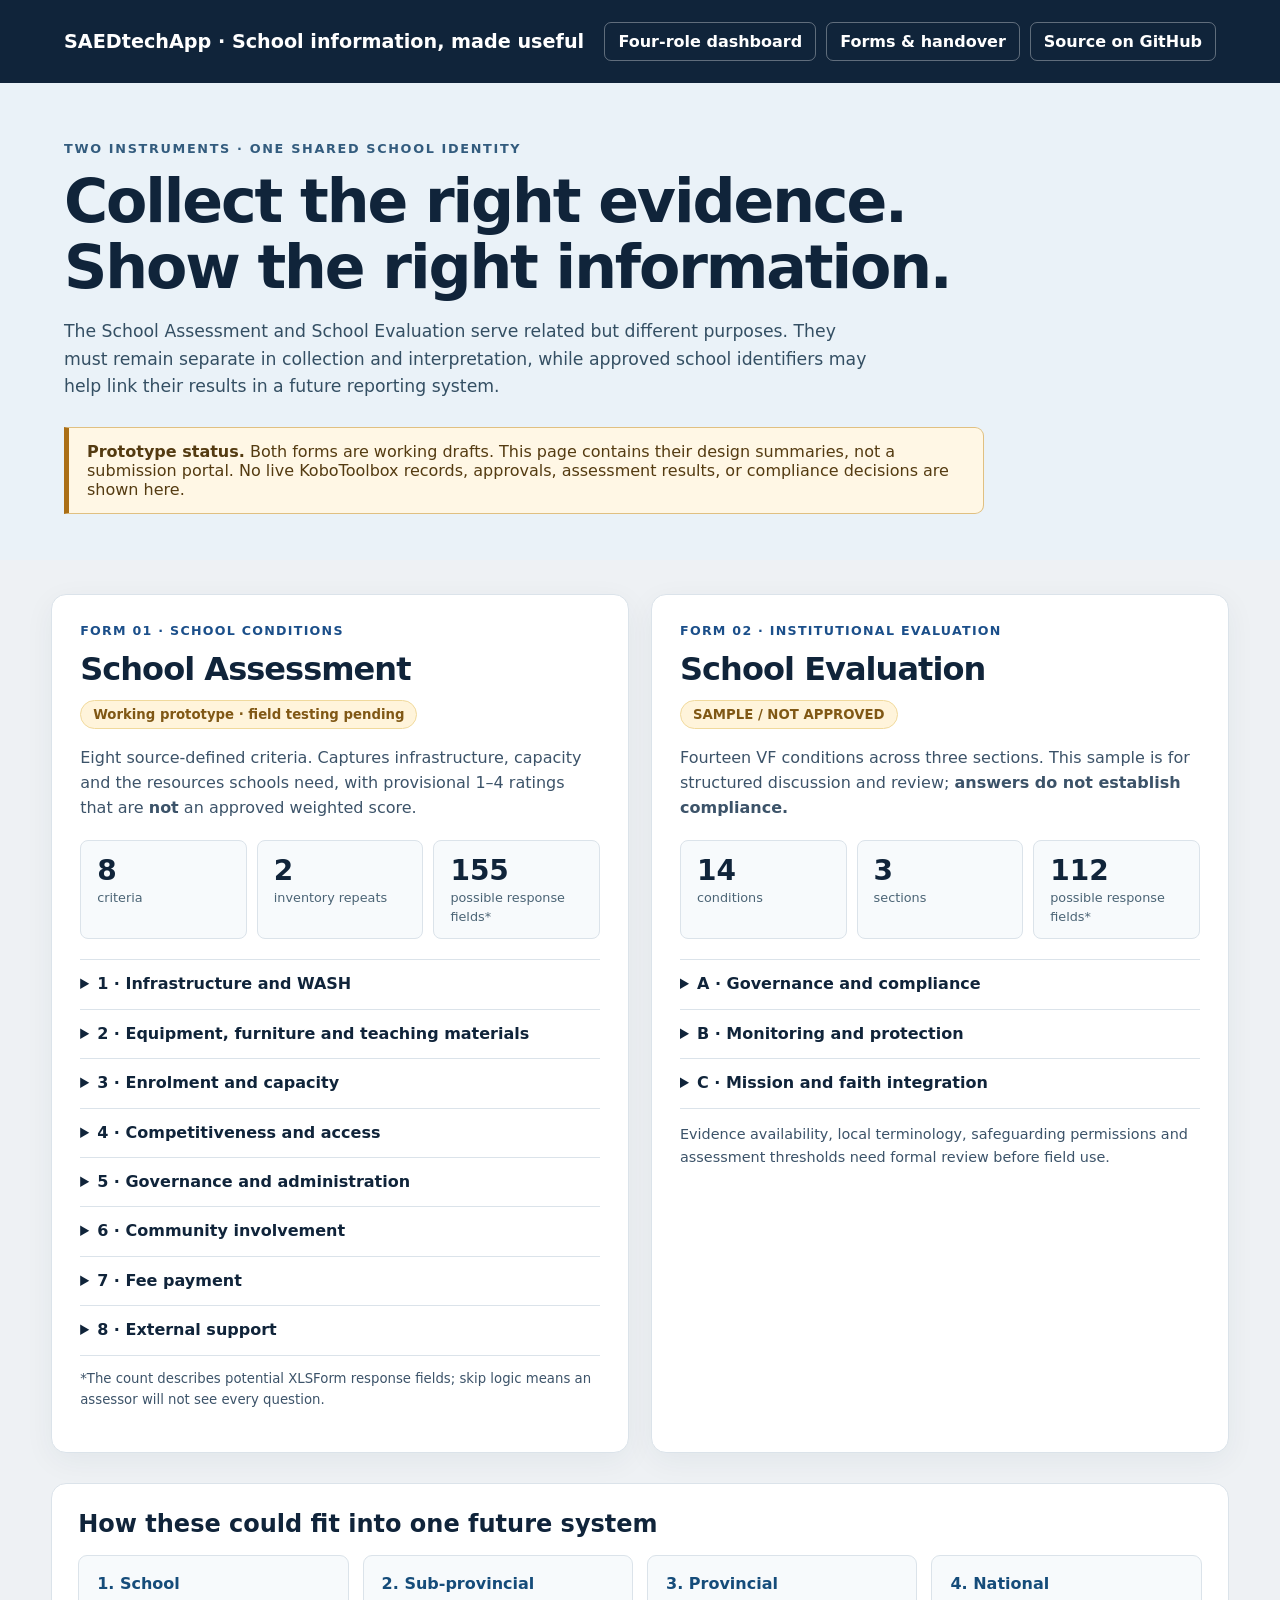
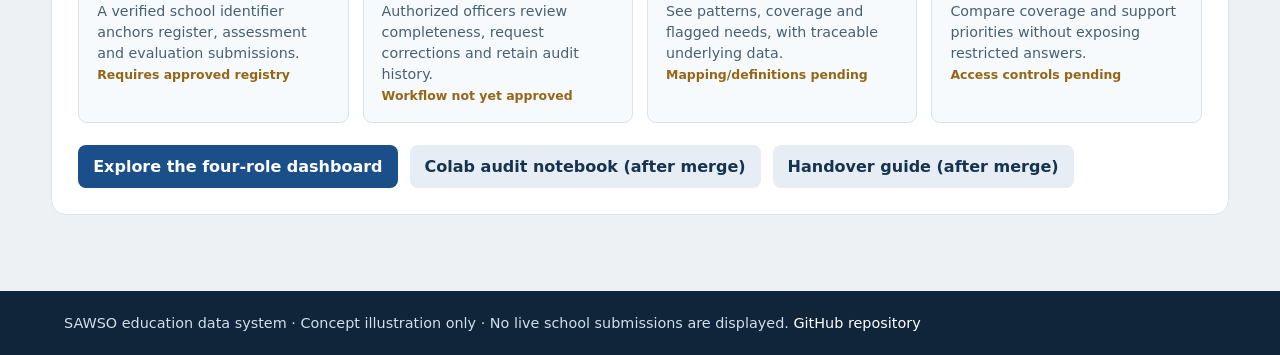
==== forms.html @ a1fc8e87 "Add assessment and evaluation prototype catalogue and handover page" ====
<!doctype html>
<html lang="en"><head>
<meta charset="utf-8"><meta name="viewport" content="width=device-width,initial-scale=1">
<title>Assessment and Evaluation | SAEDtechApp</title>
<link rel="stylesheet" href="styles.css">
<style>
:root{--brand:#10243a;--accent:#1b4f8a;--surface:#f7fafc;--line:#dbe3ea}
html{scroll-behavior:smooth}body{font-family:"Public Sans",system-ui,sans-serif;color:var(--brand)}
.site-head{background:var(--brand);color:#fff;padding:22px clamp(20px,5vw,72px);display:flex;justify-content:space-between;align-items:center;gap:16px;flex-wrap:wrap}
.site-head strong{font-size:1.2rem}.site-head nav{display:flex;gap:10px;flex-wrap:wrap}
.site-head a{color:#fff;text-decoration:none;font-weight:600;padding:9px 13px;border-radius:7px;border:1px solid #ffffff55}
.site-head a:hover{background:#ffffff1c}.hero{background:#eaf2f8;padding:55px clamp(20px,5vw,72px) 46px}.hero .kicker{font-size:.8rem;letter-spacing:.13em;font-weight:800;text-transform:uppercase;color:#335c7e}
.hero h1{font-size:clamp(2.1rem,4.7vw,4.3rem);line-height:1.09;letter-spacing:-.035em;max-width:940px;margin:12px 0 18px}
.hero p{font-size:1.08rem;max-width:810px;line-height:1.6;margin:0;color:#344f63}
.notice{background:#fff7e5;border-left:5px solid #ab6f15;border-radius:0 9px 9px 0;padding:14px 18px;margin-top:26px;max-width:920px;color:#543b11}
.wrapper{max-width:1350px;margin:0 auto;padding:34px clamp(20px,4vw,60px) 76px}
.cards{display:grid;grid-template-columns:repeat(2,minmax(0,1fr));gap:22px}
.card{background:#fff;border:1px solid var(--line);border-radius:15px;box-shadow:0 8px 30px #12314b0e;padding:28px;overflow:hidden}
.eyebrow{color:#1b4f8a;font-weight:800;text-transform:uppercase;letter-spacing:.1em;font-size:.79rem}
.card h2{font-size:2rem;letter-spacing:-.03em;margin:12px 0}.card p{line-height:1.57;color:#3c5369}.pill{display:inline-block;background:#fff4db;color:#805815;border:1px solid #f0d99c;font-size:.83rem;border-radius:99px;padding:6px 12px;font-weight:700}
.metrics{display:flex;flex-wrap:wrap;gap:10px;margin:20px 0}.metric{background:var(--surface);border:1px solid var(--line);padding:13px 16px;border-radius:8px;flex:1;min-width:100px}.metric strong{display:block;font-size:1.75rem}.metric span{font-size:.8rem;color:#4b6475}
.card details{border-top:1px solid var(--line);padding:13px 0}.card details:last-of-type{border-bottom:1px solid var(--line)}
.card summary{cursor:pointer;font-weight:750;line-height:1.4}.card details p{font-size:.9rem;margin:9px 0 3px;padding-left:14px}
.links{display:flex;gap:12px;flex-wrap:wrap;margin-top:22px}.action{display:inline-block;background:#1b4f8a;color:#fff!important;text-decoration:none;padding:12px 15px;font-weight:800;border-radius:8px}.action.secondary{background:#e6edf4;color:#17334e!important}
.flow{margin-top:30px;padding:26px;border:1px solid var(--line);border-radius:15px;background:#fff}.flow h2{margin:0 0 17px;font-size:1.5rem}.stages{display:grid;grid-template-columns:repeat(4,minmax(0,1fr));gap:14px}.stage{background:var(--surface);padding:18px;border-radius:9px;border:1px solid var(--line)}.stage strong{display:block;margin-bottom:8px;color:#154c7a}.stage p{margin:0;font-size:.89rem;line-height:1.48;color:#466072}.stage em{font-size:.78rem;color:#946616;font-style:normal;font-weight:700}
.footer{padding:24px clamp(20px,5vw,72px);background:var(--brand);color:#cee0ec;font-size:.9rem}
a:focus-visible,summary:focus-visible{outline:3px solid #f4ae56;outline-offset:3px}
@media(max-width:850px){.cards,.stages{grid-template-columns:1fr}.hero{padding-top:35px}.card{padding:20px}}
</style>
</head><body>
<header class="site-head"><strong>SAEDtechApp · School information, made useful</strong><nav aria-label="Site navigation"><a href="index.html">Four-role dashboard</a><a href="forms.html" aria-current="page">Forms & handover</a><a href="https://github.com/chipojaya1/SAEDtechApp" target="_blank" rel="noopener">Source on GitHub</a></nav></header>
<section class="hero"><span class="kicker">Two instruments · One shared school identity</span>
<h1>Collect the right evidence.<br>Show the right information.</h1>
<p>The School Assessment and School Evaluation serve related but different purposes. They must remain separate in collection and interpretation, while approved school identifiers may help link their results in a future reporting system.</p>
<div class="notice"><strong>Prototype status.</strong> Both forms are working drafts. This page contains their design summaries, not a submission portal. No live KoboToolbox records, approvals, assessment results, or compliance decisions are shown here.</div></section>
<main class="wrapper">
<section class="cards" aria-label="Available form designs">
<article class="card" id="assessment"><div class="eyebrow">Form 01 · School conditions</div><h2>School Assessment</h2><span class="pill">Working prototype · field testing pending</span>
<p>Eight source-defined criteria. Captures infrastructure, capacity and the resources schools need, with provisional 1–4 ratings that are <strong>not</strong> an approved weighted score.</p>
<div class="metrics"><div class="metric"><strong>8</strong><span>criteria</span></div><div class="metric"><strong>2</strong><span>inventory repeats</span></div><div class="metric"><strong>155</strong><span>possible response fields*</span></div></div>
<details><summary>1 · Infrastructure and WASH</summary><p>Classrooms and condition; sanitation, handwashing and drinking water</p></details>
<details><summary>2 · Equipment, furniture and teaching materials</summary><p>One inventory entry per category or title, not per physical item; includes quantity and condition checks</p></details>
<details><summary>3 · Enrolment and capacity</summary><p>Enrollment, attendance and available school capacity</p></details>
<details><summary>4 · Competitiveness and access</summary><p>Alternative schools, walking time and school-choice context</p></details>
<details><summary>5 · Governance and administration</summary><p>School management roles and records</p></details>
<details><summary>6 · Community involvement</summary><p>School committees and parent participation</p></details>
<details><summary>7 · Fee payment</summary><p>Fee policy, payment patterns and supporting evidence</p></details>
<details><summary>8 · External support</summary><p>Government, community, private and other support</p></details>
<p style="font-size:.83rem">*The count describes potential XLSForm response fields; skip logic means an assessor will not see every question.</p>
</article>
<article class="card" id="evaluation"><div class="eyebrow">Form 02 · Institutional evaluation</div><h2>School Evaluation</h2><span class="pill">SAMPLE / NOT APPROVED</span>
<p>Fourteen VF conditions across three sections. This sample is for structured discussion and review; <strong>answers do not establish compliance.</strong></p>
<div class="metrics"><div class="metric"><strong>14</strong><span>conditions</span></div><div class="metric"><strong>3</strong><span>sections</span></div><div class="metric"><strong>112</strong><span>possible response fields*</span></div></div>
<details><summary>A · Governance and compliance</summary><p>Legal registration, minimum standards, governance structure and financial stability</p></details>
<details><summary>B · Monitoring and protection</summary><p>THQ monitoring, personnel training, child protection, effectiveness measurement and risk management</p></details>
<details><summary>C · Mission and faith integration</summary><p>Faith-based orientation, spiritual care, integration, family proximity and vulnerable populations</p></details>
<p style="font-size:.9rem">Evidence availability, local terminology, safeguarding permissions and assessment thresholds need formal review before field use.</p>
</article>
</section>
<section class="flow"><h2>How these could fit into one future system</h2><div class="stages">
<div class="stage"><strong>1. School</strong><p>A verified school identifier anchors register, assessment and evaluation submissions.</p><em>Requires approved registry</em></div>
<div class="stage"><strong>2. Sub-provincial</strong><p>Authorized officers review completeness, request corrections and retain audit history.</p><em>Workflow not yet approved</em></div>
<div class="stage"><strong>3. Provincial</strong><p>See patterns, coverage and flagged needs, with traceable underlying data.</p><em>Mapping/definitions pending</em></div>
<div class="stage"><strong>4. National</strong><p>Compare coverage and support priorities without exposing restricted answers.</p><em>Access controls pending</em></div>
</div>
<div class="links"><a class="action" href="index.html">Explore the four-role dashboard</a><a class="action secondary" href="https://colab.research.google.com/github/chipojaya1/SAEDtechApp/blob/main/notebooks/SAEDtechApp_Colab_Form_Audit.ipynb" target="_blank" rel="noopener">Colab audit notebook (after merge)</a><a class="action secondary" href="https://github.com/chipojaya1/SAEDtechApp/blob/main/docs/HANDOVER.md" target="_blank" rel="noopener">Handover guide (after merge)</a></div>
</section>
</main>
<footer class="footer">SAWSO education data system · Concept illustration only · No live school submissions are displayed. <a href="https://github.com/chipojaya1/SAEDtechApp" style="color:#fff">GitHub repository</a></footer>
</body></html>
---- styles.css ----
:root {
  --navy: #10243A;
  --navy-soft: #1D3A57;
  --blue: #1B4F8A;
  --bg: #EEF1F4;
  --border: #D4DCE4;
  --border-soft: #E6EBF0;
  --row-head-bg: #F6F8FA;
  --text-muted: #52657A;
  --text-faint: #7A8CA0;
  --text-pale: #9FB4C8;
  --text-pale-2: #C3D1DD;
  --green: #1C6B46;
  --red: #A32C2C;
  --amber: #8A5A00;
  --amber-bg: #FFF6E6;
  --amber-border: #E0C081;
  --white: #FFFFFF;
  --font-sans: "Public Sans", system-ui, sans-serif;
  --font-mono: "IBM Plex Mono", monospace;
}

* { box-sizing: border-box; }

html, body {
  margin: 0;
  background: var(--bg);
  font-family: var(--font-sans);
  color: var(--navy);
}

a { color: var(--blue); text-decoration: none; }
a:hover { color: var(--navy); }

button { font: inherit; cursor: pointer; }

/* ---------- App shell ---------- */

.app-header {
  background: var(--navy);
  color: var(--white);
  padding: 22px 32px 0;
}

.app-header__title {
  font-size: 13px;
  font-weight: 700;
  letter-spacing: .08em;
  text-transform: uppercase;
  color: var(--text-pale);
}

.app-header__tagline {
  font-size: 17px;
  font-weight: 500;
  line-height: 1.5;
  max-width: 70ch;
  margin: 6px 0 20px;
  color: var(--white);
}

.level-nav {
  display: flex;
  gap: 4px;
  overflow-x: auto;
  border-top: 1px solid #1D3A57;
}

.level-nav__tab {
  flex: none;
  background: none;
  border: none;
  color: var(--text-pale-2);
  padding: 13px 18px 12px;
  font-size: 13.5px;
  font-weight: 600;
  border-bottom: 3px solid transparent;
  white-space: nowrap;
}

.level-nav__tab:hover { color: var(--white); }

.level-nav__tab[aria-selected="true"] {
  color: var(--white);
  border-bottom-color: var(--blue);
}

.view { display: none; }
.view[data-active="true"] { display: block; }

/* ---------- Shared page scaffolding (Office / Provincial / National) ---------- */

.topbar {
  background: var(--navy);
  color: var(--white);
  padding: 18px 32px;
  display: flex;
  flex-wrap: wrap;
  gap: 16px;
  justify-content: space-between;
  align-items: center;
}

.topbar__eyebrow {
  font-size: 11px;
  font-weight: 600;
  letter-spacing: .1em;
  text-transform: uppercase;
  color: var(--text-pale);
}

.topbar__title {
  font-size: 20px;
  font-weight: 700;
  margin-top: 3px;
}

.topbar__period {
  display: flex;
  gap: 10px;
  align-items: center;
  font-size: 13px;
  color: var(--text-pale-2);
}

.topbar__period-value {
  font-family: var(--font-mono);
  font-size: 13px;
  background: var(--navy-soft);
  padding: 6px 11px;
  border-radius: 4px;
}

.breadcrumb {
  font-size: 13px;
  color: var(--text-pale-2);
}
.breadcrumb .sep { color: #6E8299; }
.breadcrumb strong { color: var(--white); }

.page {
  padding: 24px 32px 32px;
  max-width: 1400px;
  width: 100%;
  box-sizing: border-box;
  display: flex;
  flex-direction: column;
  gap: 22px;
}

.section-head {
  display: flex;
  flex-wrap: wrap;
  gap: 10px;
  align-items: baseline;
  justify-content: space-between;
  margin-bottom: 12px;
}

.section-head--divider {
  border-top: 1px solid var(--border);
  padding-top: 20px;
}

.section-head h1 {
  font-size: 17px;
  font-weight: 700;
  color: var(--navy);
  margin: 0;
}

.section-head__meta {
  font-family: var(--font-mono);
  font-size: 12px;
  color: var(--text-muted);
}

.section-head__meta--warn { color: var(--amber); }

/* ---------- Stat cards ---------- */

.stat-grid {
  display: grid;
  grid-template-columns: repeat(4, minmax(0, 1fr));
  gap: 14px;
}

.stat-card {
  background: var(--white);
  border: 1px solid var(--border);
  border-radius: 6px;
  padding: 16px 18px;
}

.stat-card--flagged {
  border-left: 3px solid var(--red);
  border-radius: 0 6px 6px 0;
}

.stat-card__value {
  font-size: 32px;
  font-weight: 700;
  color: var(--navy);
  line-height: 1;
}
.stat-card__value--green { color: var(--green); }
.stat-card__value--red { color: var(--red); }
.stat-card__value--amber { color: var(--amber); }

.stat-card__dot { font-size: 15px; }

.stat-card__sub {
  font-size: 13px;
  color: var(--text-muted);
  margin-top: 5px;
}

.stat-card__label {
  font-size: 13px;
  color: var(--text-muted);
}

.stat-card__score {
  font-size: 28px;
  font-weight: 700;
  color: var(--navy);
  line-height: 1.1;
  margin-top: 5px;
}
.stat-card__score--amber { color: var(--amber); }

.stat-card__score-of {
  font-size: 16px;
  font-weight: 500;
  color: var(--text-faint);
}

/* ---------- Badges / chips ---------- */

.badge-warn {
  font-size: 12.5px;
  color: var(--amber);
  background: var(--amber-bg);
  border: 1px solid var(--amber-border);
  border-radius: 3px;
  padding: 2px 8px;
  font-weight: 600;
}

/* ---------- Cards / panels ---------- */

.panel {
  background: var(--white);
  border: 1px solid var(--border);
  border-radius: 6px;
  overflow: hidden;
}

.panel--accent {
  border-left: 3px solid var(--blue);
  border-radius: 0 6px 6px 0;
}

.panel--accent-amber {
  border-left: 3px solid var(--amber);
  border-radius: 0 6px 6px 0;
}

.panel-pad {
  padding: 18px 20px;
}

.panel__head {
  padding: 15px 20px;
  border-bottom: 1px solid var(--border-soft);
  display: flex;
  flex-wrap: wrap;
  gap: 12px;
  justify-content: space-between;
  align-items: center;
}

.panel__head h2,
.panel-pad h2 {
  font-size: 15px;
  font-weight: 700;
  color: var(--navy);
  margin: 0;
}

.panel-pad p.panel__lead {
  font-size: 13.5px;
  color: var(--text-muted);
  margin: 0 0 14px;
  line-height: 1.5;
  max-width: 72ch;
}

/* ---------- Buttons ---------- */

.btn {
  font-size: 13px;
  font-weight: 600;
  border-radius: 4px;
  padding: 8px 13px;
  min-height: 36px;
  border: 1px solid var(--border);
  background: var(--bg);
  color: var(--navy);
}

.btn--lg { font-size: 13.5px; padding: 10px 16px; min-height: 44px; }

.btn--primary { background: var(--blue); border-color: var(--blue); color: var(--white); }
.btn--success { background: var(--green); border-color: var(--green); color: var(--white); }
.btn--warn { background: var(--amber-bg); border-color: var(--amber-border); color: var(--amber); }

.btn[aria-pressed="true"] { background: var(--blue); border-color: var(--blue); color: var(--white); }

/* ---------- Table ---------- */

.table-scroll { overflow-x: auto; }

table.data-table {
  width: 100%;
  border-collapse: collapse;
  font-size: 13.5px;
  min-width: 760px;
}

.data-table thead tr { background: var(--row-head-bg); }

.data-table th {
  text-align: left;
  padding: 11px 20px;
  font-size: 11px;
  font-weight: 700;
  letter-spacing: .07em;
  text-transform: uppercase;
  color: var(--text-muted);
  border-bottom: 1px solid var(--border-soft);
}

.data-table th:first-child,
.data-table td:first-child { padding-left: 20px; }
.data-table th:last-child,
.data-table td:last-child { text-align: right; padding-right: 20px; }

.data-table td {
  padding: 13px 14px;
  border-bottom: 1px solid var(--bg);
}

.data-table td.school-name {
  color: var(--navy);
  font-weight: 600;
  padding-left: 20px;
}

.school-name__code {
  display: block;
  font-family: var(--font-mono);
  font-size: 11.5px;
  font-weight: 400;
  color: var(--text-faint);
  margin-top: 2px;
}

.data-table td.action-cell {
  text-align: right;
  padding-right: 20px;
}

.data-table td.action-cell a { font-weight: 600; }

.status-ok { color: var(--green); font-weight: 600; }
.status-bad { color: var(--red); font-weight: 600; }
.status-warn { color: var(--amber); font-weight: 600; }
.status-mute { color: var(--text-faint); }

.data-table tr[hidden] { display: none; }

/* ---------- Progress bars ---------- */

.bar-row {
  display: flex;
  align-items: center;
  gap: 14px;
}

.bar-row__label {
  flex: none;
  width: 150px;
  font-size: 13.5px;
  font-weight: 600;
  color: var(--navy);
}

.bar-row__label--narrow { width: 118px; font-size: 13px; }

.bar-row__track {
  flex: 1 1 auto;
  height: 18px;
  background: var(--bg);
  border-radius: 2px;
  overflow: hidden;
}

.bar-row__track--thin { height: 16px; }

.bar-row__fill { display: block; height: 100%; border-radius: 2px; }

.bar-row__pct {
  flex: none;
  width: 54px;
  text-align: right;
  font-family: var(--font-mono);
  font-size: 13px;
  font-weight: 500;
  color: var(--navy);
}

.bar-row__pct--narrow { width: 46px; font-size: 12.5px; }

.bar-row__n {
  flex: none;
  width: 92px;
  font-size: 12.5px;
  color: var(--text-muted);
}

/* ---------- List rows (National panels) ---------- */

.list-rows { display: flex; flex-direction: column; gap: 9px; }

.list-row {
  display: flex;
  justify-content: space-between;
  align-items: baseline;
  gap: 12px;
  padding-bottom: 8px;
  border-bottom: 1px solid var(--bg);
}

.list-row__name { font-size: 13.5px; color: var(--navy); }
.list-row__value { font-family: var(--font-mono); font-size: 14px; font-weight: 500; }
.list-row__value--red { color: var(--red); }
.list-row__value--amber { color: var(--amber); }
.list-row__value--text { font-family: var(--font-sans); font-size: 13px; font-weight: 600; }

.panel-note {
  font-size: 12.5px;
  color: var(--text-muted);
  margin: 12px 0 0;
  line-height: 1.5;
}

.card-grid-2 {
  display: grid;
  grid-template-columns: repeat(2, minmax(0, 1fr));
  gap: 16px;
}

.legend-note {
  font-size: 12.5px;
  color: var(--text-muted);
  margin: 0;
  line-height: 1.5;
}
.legend-note .dot { color: var(--amber); font-weight: 700; }

.page-note {
  font-size: 13px;
  color: var(--text-muted);
  margin: 2px 0 0;
  line-height: 1.5;
  max-width: 86ch;
}

/* ---------- Level 1 · School (phone) ---------- */

.phone-wrap {
  display: flex;
  justify-content: center;
  padding: 28px 16px 48px;
}

.phone {
  width: 390px;
  max-width: 100%;
  min-height: 844px;
  background: var(--bg);
  border-radius: 28px;
  box-shadow: 0 1px 2px rgba(16, 36, 58, .08), 0 18px 40px rgba(16, 36, 58, .18);
  overflow: hidden;
  display: flex;
  flex-direction: column;
}

.phone__identity {
  background: var(--navy);
  color: var(--white);
  padding: 26px 20px 20px;
  display: flex;
  flex-direction: column;
  gap: 4px;
}

.phone__org {
  font-size: 11px;
  font-weight: 600;
  letter-spacing: .1em;
  text-transform: uppercase;
  color: var(--text-pale);
}

.phone__name {
  font-size: 24px;
  font-weight: 700;
  line-height: 1.15;
  margin-top: 6px;
}

.phone__place { font-size: 14px; color: var(--text-pale-2); }

.phone__code {
  font-family: var(--font-mono);
  font-size: 12px;
  color: var(--text-pale);
  margin-top: 2px;
}

.phone__body {
  flex: 1 1 auto;
  padding: 16px 16px 0;
  display: flex;
  flex-direction: column;
  gap: 10px;
}

.notice {
  display: block;
  background: var(--amber-bg);
  border: 1px solid var(--amber-border);
  border-radius: 6px;
  padding: 14px 16px;
}

.notice__title { font-size: 14px; font-weight: 700; color: #6B4700; }

.notice__body {
  font-size: 13px;
  color: #5C4A28;
  line-height: 1.45;
  margin-top: 4px;
}

.notice__action {
  font-size: 13px;
  font-weight: 600;
  color: var(--amber);
  margin-top: 8px;
}

.task-card {
  display: flex;
  gap: 14px;
  align-items: flex-start;
  background: var(--white);
  border: 1px solid var(--border);
  border-radius: 6px;
  padding: 16px;
  min-height: 44px;
}

.task-card__icon { flex: none; margin-top: 2px; }

.task-card__title {
  display: block;
  font-size: 16px;
  font-weight: 700;
  color: var(--navy);
}

.task-card__desc {
  display: block;
  font-size: 13px;
  color: var(--text-muted);
  line-height: 1.45;
  margin-top: 3px;
}

.phone__status {
  flex: none;
  background: var(--white);
  border-top: 1px solid var(--border);
  padding: 14px 18px 20px;
  display: flex;
  flex-direction: column;
  gap: 9px;
}

.status-row {
  display: flex;
  justify-content: space-between;
  align-items: baseline;
  gap: 12px;
}

.status-row__label { font-size: 13px; color: var(--text-muted); }
.status-row__value { font-size: 13px; font-weight: 700; }
.status-row__value--mono { font-family: var(--font-mono); font-size: 12.5px; font-weight: 400; color: var(--navy); }

.status-row--sync {
  align-items: center;
  border-top: 1px solid var(--border-soft);
  padding-top: 9px;
}

.sync-ok {
  display: inline-flex;
  align-items: center;
  gap: 6px;
  font-size: 12.5px;
  font-weight: 600;
  color: var(--green);
}

/* ---------- Responsive ---------- */

@media (max-width: 860px) {
  .stat-grid { grid-template-columns: repeat(2, minmax(0, 1fr)); }
  .card-grid-2 { grid-template-columns: 1fr; }
}

@media (max-width: 520px) {
  .app-header, .topbar, .page { padding-left: 18px; padding-right: 18px; }
  .stat-grid { grid-template-columns: 1fr 1fr; }
}
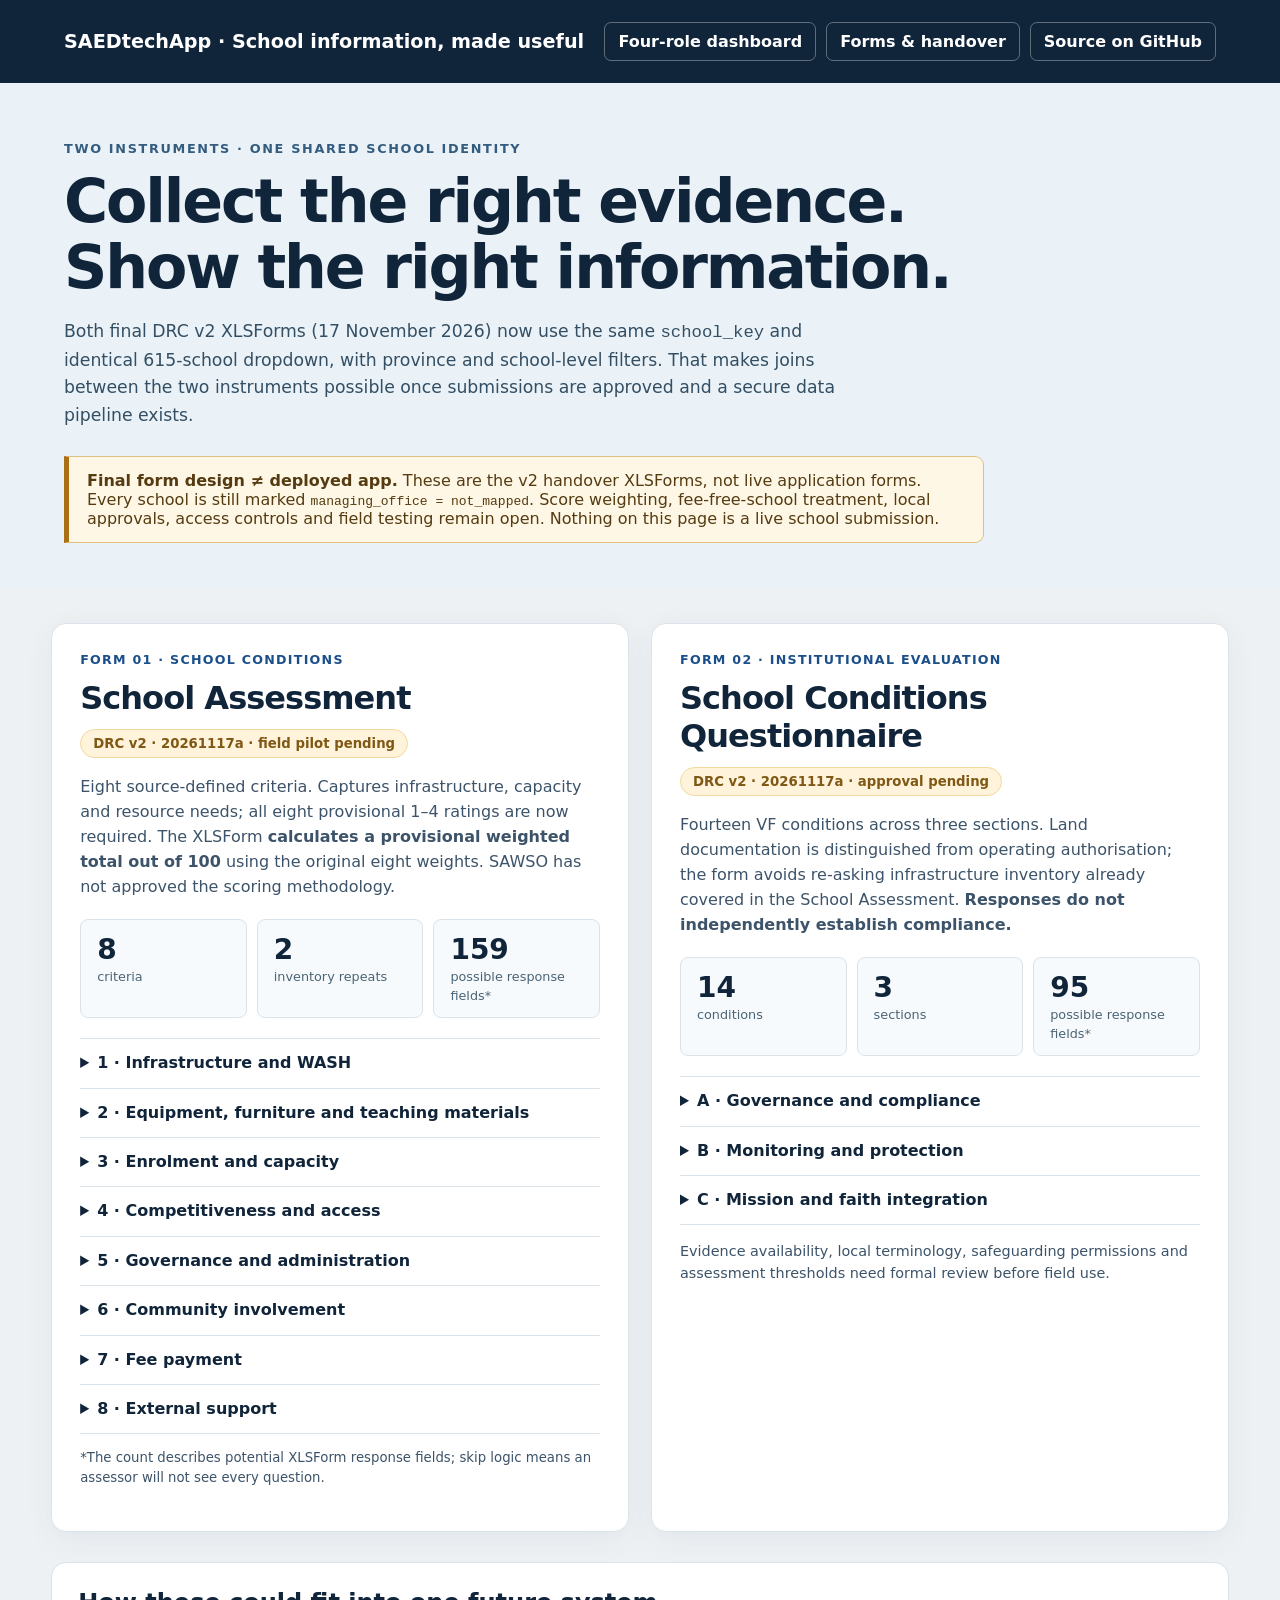
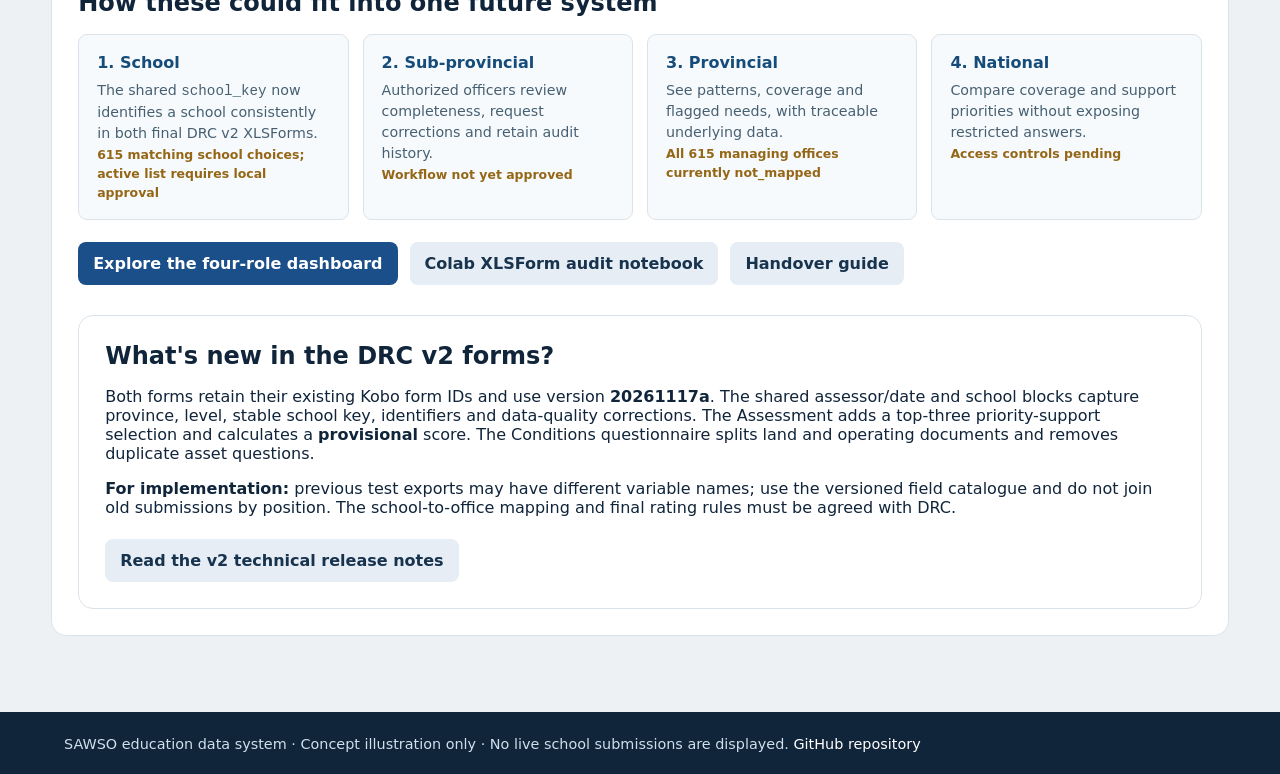
==== commit bef25727: "Refresh form overview for final shared-615-school DRC v2 Kobo instruments" ====
--- a/forms.html
+++ b/forms.html
@@ -31,13 +31,13 @@
 <header class="site-head"><strong>SAEDtechApp · School information, made useful</strong><nav aria-label="Site navigation"><a href="index.html">Four-role dashboard</a><a href="forms.html" aria-current="page">Forms & handover</a><a href="https://github.com/chipojaya1/SAEDtechApp" target="_blank" rel="noopener">Source on GitHub</a></nav></header>
 <section class="hero"><span class="kicker">Two instruments · One shared school identity</span>
 <h1>Collect the right evidence.<br>Show the right information.</h1>
-<p>The School Assessment and School Evaluation serve related but different purposes. They must remain separate in collection and interpretation, while approved school identifiers may help link their results in a future reporting system.</p>
-<div class="notice"><strong>Prototype status.</strong> Both forms are working drafts. This page contains their design summaries, not a submission portal. No live KoboToolbox records, approvals, assessment results, or compliance decisions are shown here.</div></section>
+<p>Both final DRC v2 XLSForms (17 November 2026) now use the same <code>school_key</code> and identical 615-school dropdown, with province and school-level filters. That makes joins between the two instruments possible once submissions are approved and a secure data pipeline exists.</p>
+<div class="notice"><strong>Final form design ≠ deployed app.</strong> These are the v2 handover XLSForms, not live application forms. Every school is still marked <code>managing_office = not_mapped</code>. Score weighting, fee-free-school treatment, local approvals, access controls and field testing remain open. Nothing on this page is a live school submission.</div></section>
 <main class="wrapper">
 <section class="cards" aria-label="Available form designs">
-<article class="card" id="assessment"><div class="eyebrow">Form 01 · School conditions</div><h2>School Assessment</h2><span class="pill">Working prototype · field testing pending</span>
-<p>Eight source-defined criteria. Captures infrastructure, capacity and the resources schools need, with provisional 1–4 ratings that are <strong>not</strong> an approved weighted score.</p>
-<div class="metrics"><div class="metric"><strong>8</strong><span>criteria</span></div><div class="metric"><strong>2</strong><span>inventory repeats</span></div><div class="metric"><strong>155</strong><span>possible response fields*</span></div></div>
+<article class="card" id="assessment"><div class="eyebrow">Form 01 · School conditions</div><h2>School Assessment</h2><span class="pill">DRC v2 · 20261117a · field pilot pending</span>
+<p>Eight source-defined criteria. Captures infrastructure, capacity and resource needs; all eight provisional 1–4 ratings are now required. The XLSForm <strong>calculates a provisional weighted total out of 100</strong> using the original eight weights. SAWSO has not approved the scoring methodology.</p>
+<div class="metrics"><div class="metric"><strong>8</strong><span>criteria</span></div><div class="metric"><strong>2</strong><span>inventory repeats</span></div><div class="metric"><strong>159</strong><span>possible response fields*</span></div></div>
 <details><summary>1 · Infrastructure and WASH</summary><p>Classrooms and condition; sanitation, handwashing and drinking water</p></details>
 <details><summary>2 · Equipment, furniture and teaching materials</summary><p>One inventory entry per category or title, not per physical item; includes quantity and condition checks</p></details>
 <details><summary>3 · Enrolment and capacity</summary><p>Enrollment, attendance and available school capacity</p></details>
@@ -48,9 +48,9 @@
 <details><summary>8 · External support</summary><p>Government, community, private and other support</p></details>
 <p style="font-size:.83rem">*The count describes potential XLSForm response fields; skip logic means an assessor will not see every question.</p>
 </article>
-<article class="card" id="evaluation"><div class="eyebrow">Form 02 · Institutional evaluation</div><h2>School Evaluation</h2><span class="pill">SAMPLE / NOT APPROVED</span>
-<p>Fourteen VF conditions across three sections. This sample is for structured discussion and review; <strong>answers do not establish compliance.</strong></p>
-<div class="metrics"><div class="metric"><strong>14</strong><span>conditions</span></div><div class="metric"><strong>3</strong><span>sections</span></div><div class="metric"><strong>112</strong><span>possible response fields*</span></div></div>
+<article class="card" id="evaluation"><div class="eyebrow">Form 02 · Institutional evaluation</div><h2>School Conditions Questionnaire</h2><span class="pill">DRC v2 · 20261117a · approval pending</span>
+<p>Fourteen VF conditions across three sections. Land documentation is distinguished from operating authorisation; the form avoids re-asking infrastructure inventory already covered in the School Assessment. <strong>Responses do not independently establish compliance.</strong></p>
+<div class="metrics"><div class="metric"><strong>14</strong><span>conditions</span></div><div class="metric"><strong>3</strong><span>sections</span></div><div class="metric"><strong>95</strong><span>possible response fields*</span></div></div>
 <details><summary>A · Governance and compliance</summary><p>Legal registration, minimum standards, governance structure and financial stability</p></details>
 <details><summary>B · Monitoring and protection</summary><p>THQ monitoring, personnel training, child protection, effectiveness measurement and risk management</p></details>
 <details><summary>C · Mission and faith integration</summary><p>Faith-based orientation, spiritual care, integration, family proximity and vulnerable populations</p></details>
@@ -58,12 +58,13 @@
 </article>
 </section>
 <section class="flow"><h2>How these could fit into one future system</h2><div class="stages">
-<div class="stage"><strong>1. School</strong><p>A verified school identifier anchors register, assessment and evaluation submissions.</p><em>Requires approved registry</em></div>
+<div class="stage"><strong>1. School</strong><p>The shared <code>school_key</code> now identifies a school consistently in both final DRC v2 XLSForms.</p><em>615 matching school choices; active list requires local approval</em></div>
 <div class="stage"><strong>2. Sub-provincial</strong><p>Authorized officers review completeness, request corrections and retain audit history.</p><em>Workflow not yet approved</em></div>
-<div class="stage"><strong>3. Provincial</strong><p>See patterns, coverage and flagged needs, with traceable underlying data.</p><em>Mapping/definitions pending</em></div>
+<div class="stage"><strong>3. Provincial</strong><p>See patterns, coverage and flagged needs, with traceable underlying data.</p><em>All 615 managing offices currently not_mapped</em></div>
 <div class="stage"><strong>4. National</strong><p>Compare coverage and support priorities without exposing restricted answers.</p><em>Access controls pending</em></div>
 </div>
-<div class="links"><a class="action" href="index.html">Explore the four-role dashboard</a><a class="action secondary" href="https://colab.research.google.com/github/chipojaya1/SAEDtechApp/blob/main/notebooks/SAEDtechApp_Colab_Form_Audit.ipynb" target="_blank" rel="noopener">Colab audit notebook (after merge)</a><a class="action secondary" href="https://github.com/chipojaya1/SAEDtechApp/blob/main/docs/HANDOVER.md" target="_blank" rel="noopener">Handover guide (after merge)</a></div>
+<div class="links"><a class="action" href="index.html">Explore the four-role dashboard</a><a class="action secondary" href="https://colab.research.google.com/github/chipojaya1/SAEDtechApp/blob/main/notebooks/SAEDtechApp_Colab_Form_Audit.ipynb" target="_blank" rel="noopener">Colab XLSForm audit notebook</a><a class="action secondary" href="https://github.com/chipojaya1/SAEDtechApp/blob/main/docs/HANDOVER.md" target="_blank" rel="noopener">Handover guide</a></div>
+<section class="flow"><h2>What's new in the DRC v2 forms?</h2><p>Both forms retain their existing Kobo form IDs and use version <strong>20261117a</strong>. The shared assessor/date and school blocks capture province, level, stable school key, identifiers and data-quality corrections. The Assessment adds a top-three priority-support selection and calculates a <strong>provisional</strong> score. The Conditions questionnaire splits land and operating documents and removes duplicate asset questions.</p><p><strong>For implementation:</strong> previous test exports may have different variable names; use the versioned field catalogue and do not join old submissions by position. The school-to-office mapping and final rating rules must be agreed with DRC.</p><div class="links"><a class="action secondary" href="https://github.com/chipojaya1/SAEDtechApp/blob/main/docs/FORM_V2_RELEASE_NOTES.md" target="_blank" rel="noopener">Read the v2 technical release notes</a></div></section>
 </section>
 </main>
 <footer class="footer">SAWSO education data system · Concept illustration only · No live school submissions are displayed. <a href="https://github.com/chipojaya1/SAEDtechApp" style="color:#fff">GitHub repository</a></footer>
--- a/styles.css
+++ b/styles.css
@@ -637,3 +637,12 @@
   .app-header, .topbar, .page { padding-left: 18px; padding-right: 18px; }
   .stat-grid { grid-template-columns: 1fr 1fr; }
 }
+
+
+/* Handover-safe prototype framing */
+.app-header__resource-link{padding:0 0 16px}
+.app-header__resource-link a{display:inline-block;color:#fff;background:#1B4F8A;border:1px solid #7FA6CA;border-radius:6px;padding:10px 14px;text-decoration:none;font-size:13px;font-weight:700}
+.app-header__resource-link a:hover{background:#2867A3}
+.demo-notice{background:#FFF7E6;color:#5C4218;border-left:5px solid #BD862C;padding:15px clamp(18px,3vw,32px);line-height:1.5;font-size:13px}
+.demo-notice a{color:#6D470D;text-decoration:underline;font-weight:700}
+.level-nav__tab:focus-visible,.app-header__resource-link a:focus-visible,.demo-notice a:focus-visible{outline:3px solid #F2A747;outline-offset:3px}
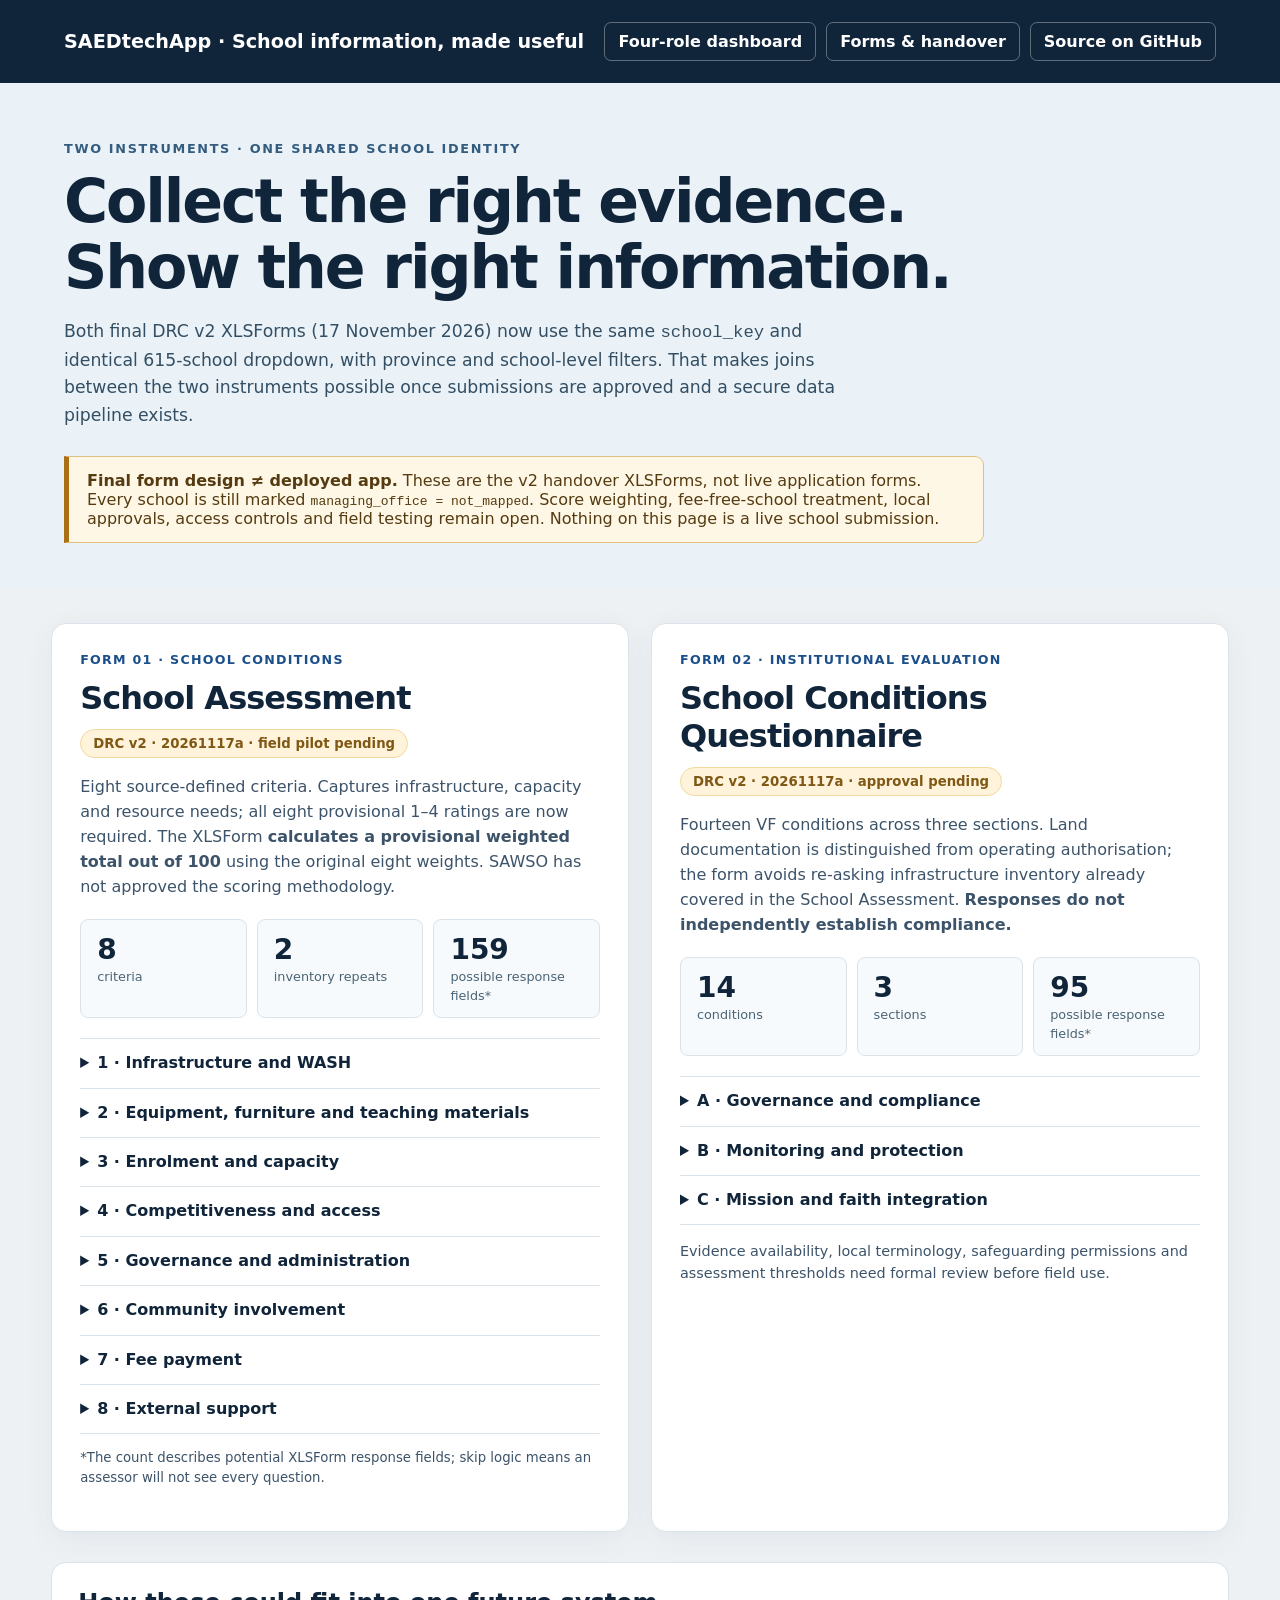
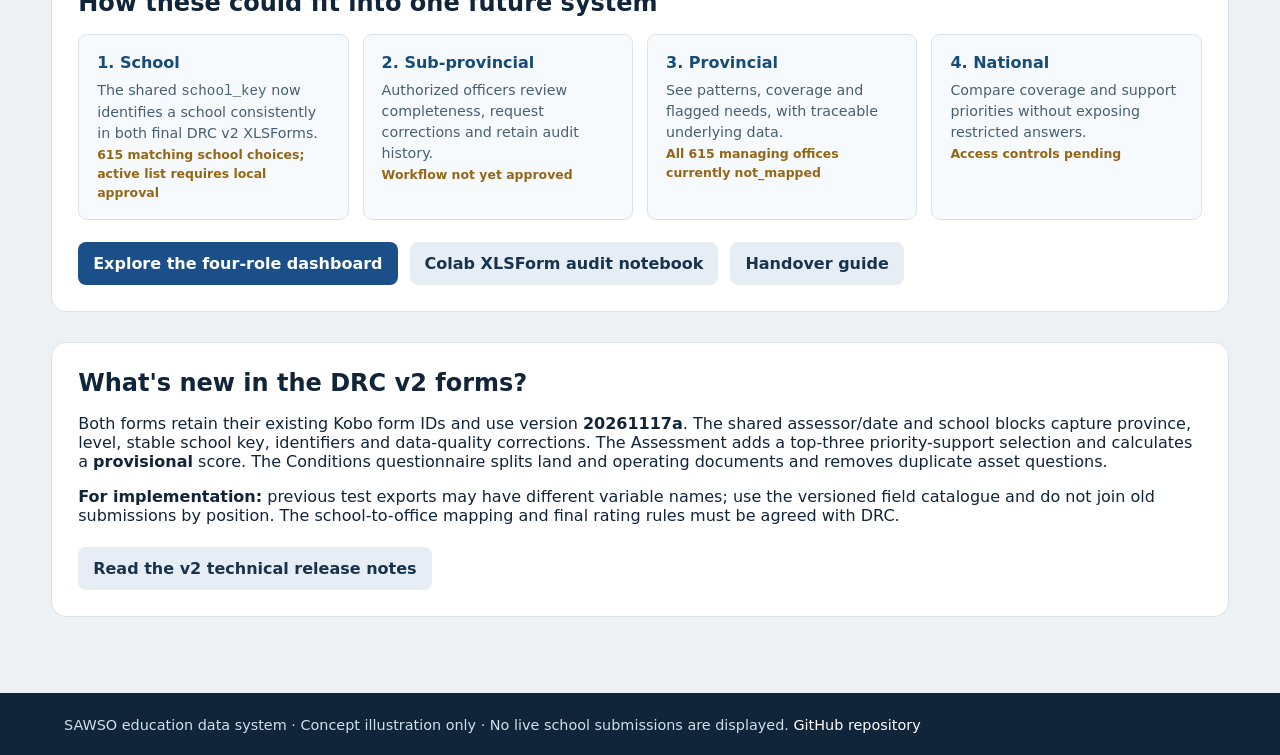
==== commit b223507a: "Keep v2 information card as separate accessible section" ====
--- a/forms.html
+++ b/forms.html
@@ -64,8 +64,8 @@
 <div class="stage"><strong>4. National</strong><p>Compare coverage and support priorities without exposing restricted answers.</p><em>Access controls pending</em></div>
 </div>
 <div class="links"><a class="action" href="index.html">Explore the four-role dashboard</a><a class="action secondary" href="https://colab.research.google.com/github/chipojaya1/SAEDtechApp/blob/main/notebooks/SAEDtechApp_Colab_Form_Audit.ipynb" target="_blank" rel="noopener">Colab XLSForm audit notebook</a><a class="action secondary" href="https://github.com/chipojaya1/SAEDtechApp/blob/main/docs/HANDOVER.md" target="_blank" rel="noopener">Handover guide</a></div>
+</section>
 <section class="flow"><h2>What's new in the DRC v2 forms?</h2><p>Both forms retain their existing Kobo form IDs and use version <strong>20261117a</strong>. The shared assessor/date and school blocks capture province, level, stable school key, identifiers and data-quality corrections. The Assessment adds a top-three priority-support selection and calculates a <strong>provisional</strong> score. The Conditions questionnaire splits land and operating documents and removes duplicate asset questions.</p><p><strong>For implementation:</strong> previous test exports may have different variable names; use the versioned field catalogue and do not join old submissions by position. The school-to-office mapping and final rating rules must be agreed with DRC.</p><div class="links"><a class="action secondary" href="https://github.com/chipojaya1/SAEDtechApp/blob/main/docs/FORM_V2_RELEASE_NOTES.md" target="_blank" rel="noopener">Read the v2 technical release notes</a></div></section>
-</section>
 </main>
 <footer class="footer">SAWSO education data system · Concept illustration only · No live school submissions are displayed. <a href="https://github.com/chipojaya1/SAEDtechApp" style="color:#fff">GitHub repository</a></footer>
 </body></html>
